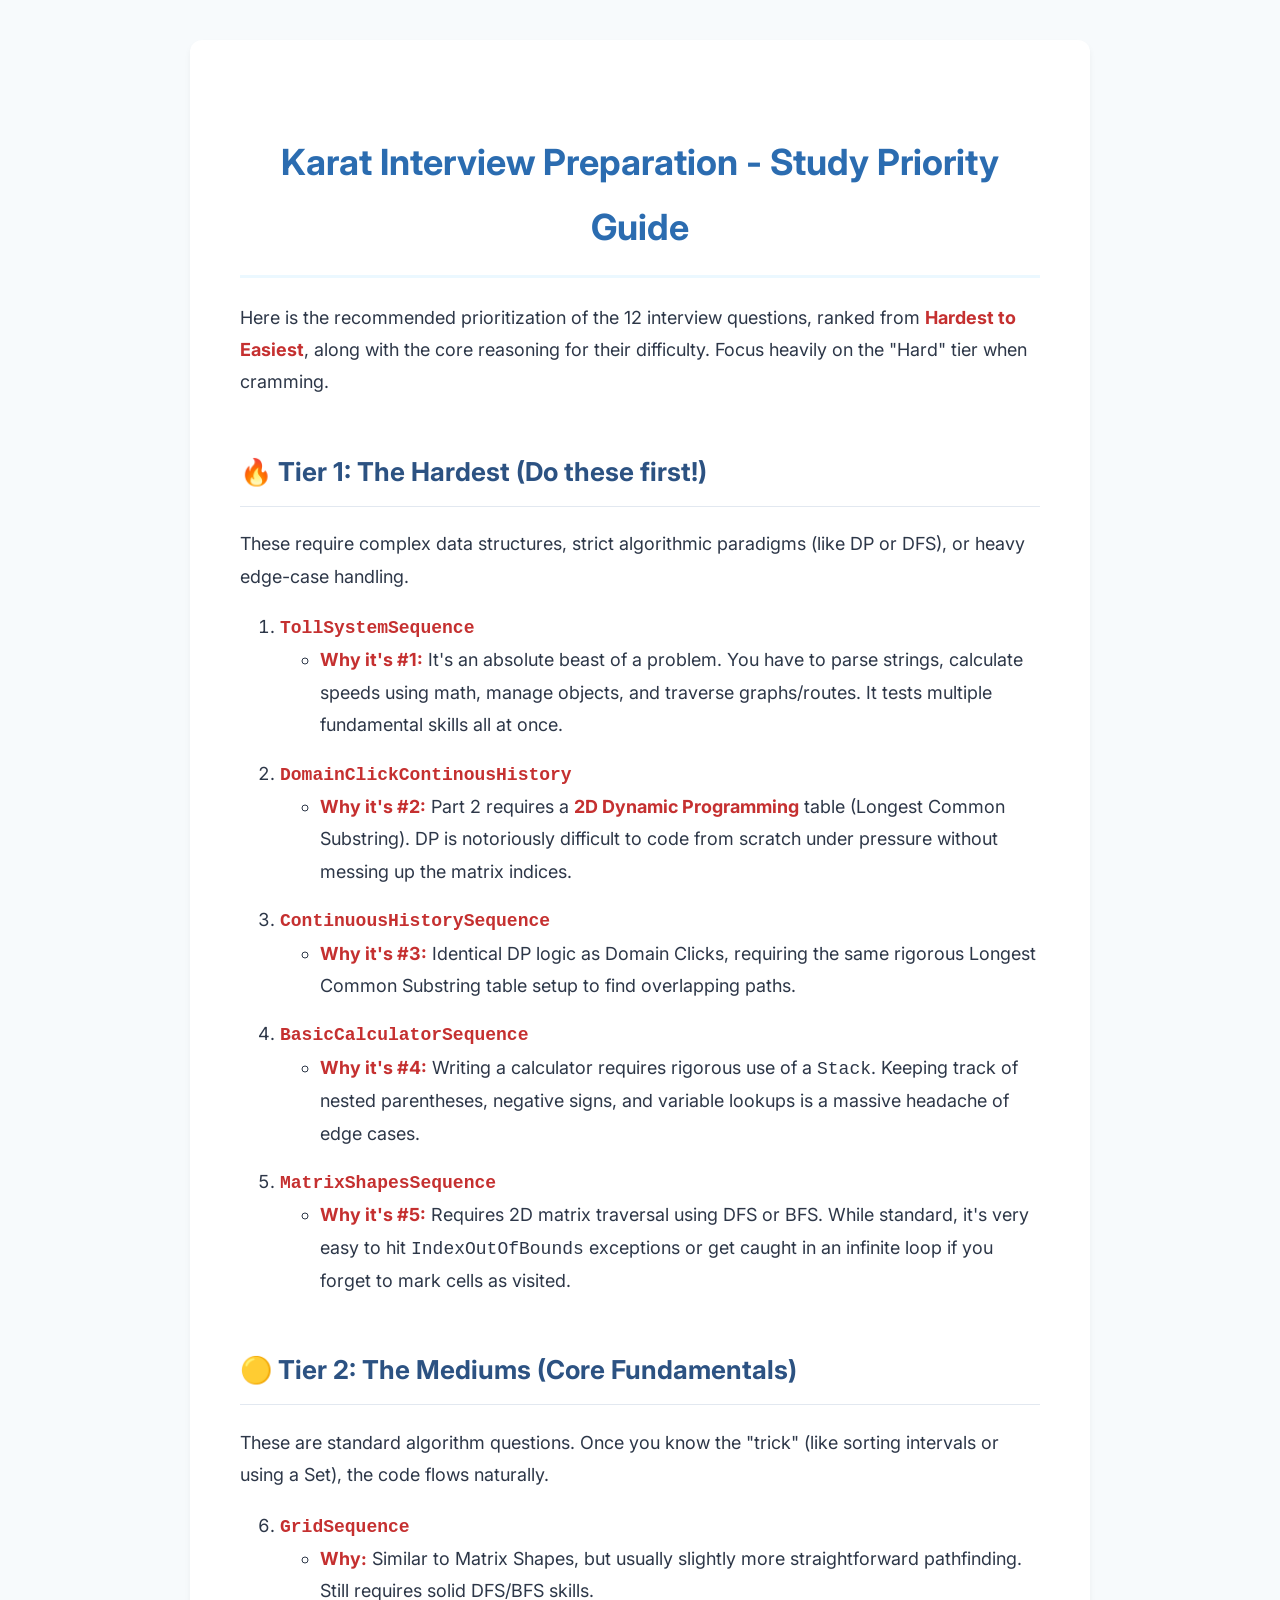
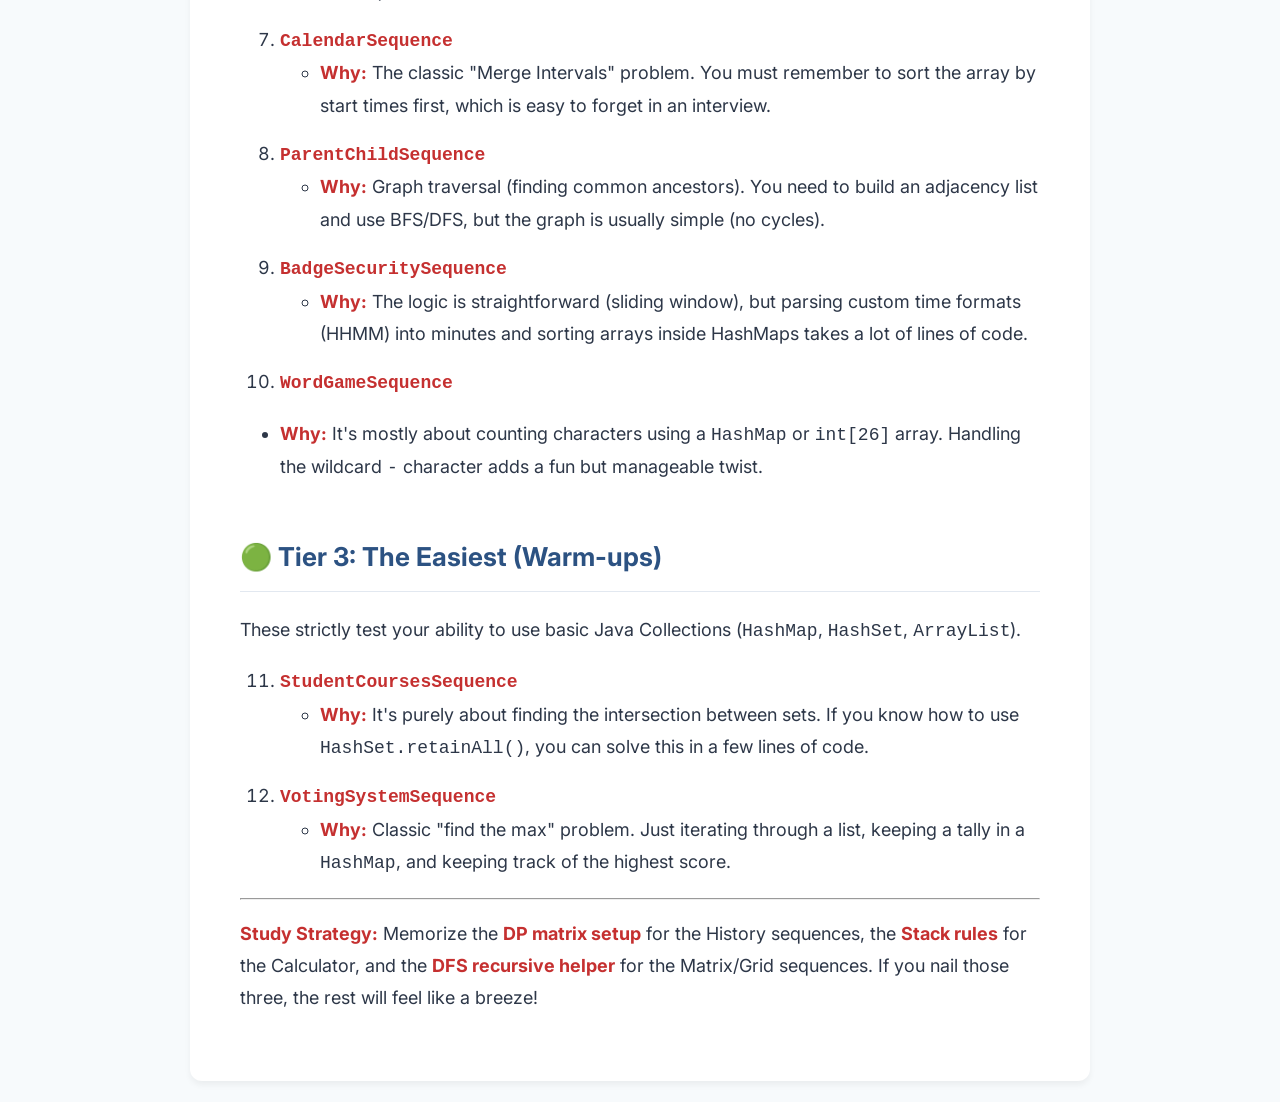
==== frontend/priority.html @ 4119c900 "Add interactive study guides to website" ====
<html><head><meta charset="utf-8"><title>Study Priority Guide</title>
<style>
    @import url('https://fonts.googleapis.com/css2?family=Inter:wght@400;600;700&display=swap');
    body {
        font-family: 'Inter', sans-serif;
        line-height: 1.8;
        font-size: 18px;
        color: #2d3748;
        background: #f7fafc;
        margin: 0;
        padding: 40px;
        max-width: 900px;
        margin: 0 auto;
    }
    h1 {
        font-size: 36px;
        color: #2b6cb0;
        border-bottom: 3px solid #ebf8ff;
        padding-bottom: 15px;
        margin-top: 40px;
        text-align: center;
    }
    h2 {
        font-size: 26px;
        color: #2c5282;
        margin-top: 50px;
        border-bottom: 1px solid #e2e8f0;
        padding-bottom: 10px;
    }
    p, li { margin-bottom: 16px; }
    strong { color: #c53030; }
    .container {
        background: #ffffff;
        padding: 50px;
        border-radius: 12px;
        box-shadow: 0 4px 6px rgba(0,0,0,0.05);
    }
</style>
</head><body><div class="container"><h1>Karat Interview Preparation - Study Priority Guide</h1>
<p>Here is the recommended prioritization of the 12 interview questions, ranked from <strong>Hardest to Easiest</strong>, along with the core reasoning for their difficulty. Focus heavily on the &quot;Hard&quot; tier when cramming.</p>
<h2>🔥 Tier 1: The Hardest (Do these first!)</h2>
<p>These require complex data structures, strict algorithmic paradigms (like DP or DFS), or heavy edge-case handling.</p>
<ol>
<li><strong><code>TollSystemSequence</code></strong><ul>
<li><strong>Why it&#39;s #1:</strong> It&#39;s an absolute beast of a problem. You have to parse strings, calculate speeds using math, manage objects, and traverse graphs/routes. It tests multiple fundamental skills all at once.</li>
</ul>
</li>
<li><strong><code>DomainClickContinousHistory</code></strong><ul>
<li><strong>Why it&#39;s #2:</strong> Part 2 requires a <strong>2D Dynamic Programming</strong> table (Longest Common Substring). DP is notoriously difficult to code from scratch under pressure without messing up the matrix indices.</li>
</ul>
</li>
<li><strong><code>ContinuousHistorySequence</code></strong><ul>
<li><strong>Why it&#39;s #3:</strong> Identical DP logic as Domain Clicks, requiring the same rigorous Longest Common Substring table setup to find overlapping paths.</li>
</ul>
</li>
<li><strong><code>BasicCalculatorSequence</code></strong><ul>
<li><strong>Why it&#39;s #4:</strong> Writing a calculator requires rigorous use of a <code>Stack</code>. Keeping track of nested parentheses, negative signs, and variable lookups is a massive headache of edge cases.</li>
</ul>
</li>
<li><strong><code>MatrixShapesSequence</code></strong><ul>
<li><strong>Why it&#39;s #5:</strong> Requires 2D matrix traversal using DFS or BFS. While standard, it&#39;s very easy to hit <code>IndexOutOfBounds</code> exceptions or get caught in an infinite loop if you forget to mark cells as visited.</li>
</ul>
</li>
</ol>
<h2>🟡 Tier 2: The Mediums (Core Fundamentals)</h2>
<p>These are standard algorithm questions. Once you know the &quot;trick&quot; (like sorting intervals or using a Set), the code flows naturally.</p>
<ol start="6">
<li><strong><code>GridSequence</code></strong><ul>
<li><strong>Why:</strong> Similar to Matrix Shapes, but usually slightly more straightforward pathfinding. Still requires solid DFS/BFS skills.</li>
</ul>
</li>
<li><strong><code>CalendarSequence</code></strong><ul>
<li><strong>Why:</strong> The classic &quot;Merge Intervals&quot; problem. You must remember to sort the array by start times first, which is easy to forget in an interview.</li>
</ul>
</li>
<li><strong><code>ParentChildSequence</code></strong><ul>
<li><strong>Why:</strong> Graph traversal (finding common ancestors). You need to build an adjacency list and use BFS/DFS, but the graph is usually simple (no cycles).</li>
</ul>
</li>
<li><strong><code>BadgeSecuritySequence</code></strong><ul>
<li><strong>Why:</strong> The logic is straightforward (sliding window), but parsing custom time formats (HHMM) into minutes and sorting arrays inside HashMaps takes a lot of lines of code.</li>
</ul>
</li>
<li><strong><code>WordGameSequence</code></strong></li>
</ol>
<ul>
<li><strong>Why:</strong> It&#39;s mostly about counting characters using a <code>HashMap</code> or <code>int[26]</code> array. Handling the wildcard <code>-</code> character adds a fun but manageable twist.</li>
</ul>
<h2>🟢 Tier 3: The Easiest (Warm-ups)</h2>
<p>These strictly test your ability to use basic Java Collections (<code>HashMap</code>, <code>HashSet</code>, <code>ArrayList</code>).</p>
<ol start="11">
<li><strong><code>StudentCoursesSequence</code></strong><ul>
<li><strong>Why:</strong> It&#39;s purely about finding the intersection between sets. If you know how to use <code>HashSet.retainAll()</code>, you can solve this in a few lines of code.</li>
</ul>
</li>
<li><strong><code>VotingSystemSequence</code></strong><ul>
<li><strong>Why:</strong> Classic &quot;find the max&quot; problem. Just iterating through a list, keeping a tally in a <code>HashMap</code>, and keeping track of the highest score.</li>
</ul>
</li>
</ol>
<hr>
<p><strong>Study Strategy:</strong> Memorize the <strong>DP matrix setup</strong> for the History sequences, the <strong>Stack rules</strong> for the Calculator, and the <strong>DFS recursive helper</strong> for the Matrix/Grid sequences. If you nail those three, the rest will feel like a breeze!</p>
</div></body></html>
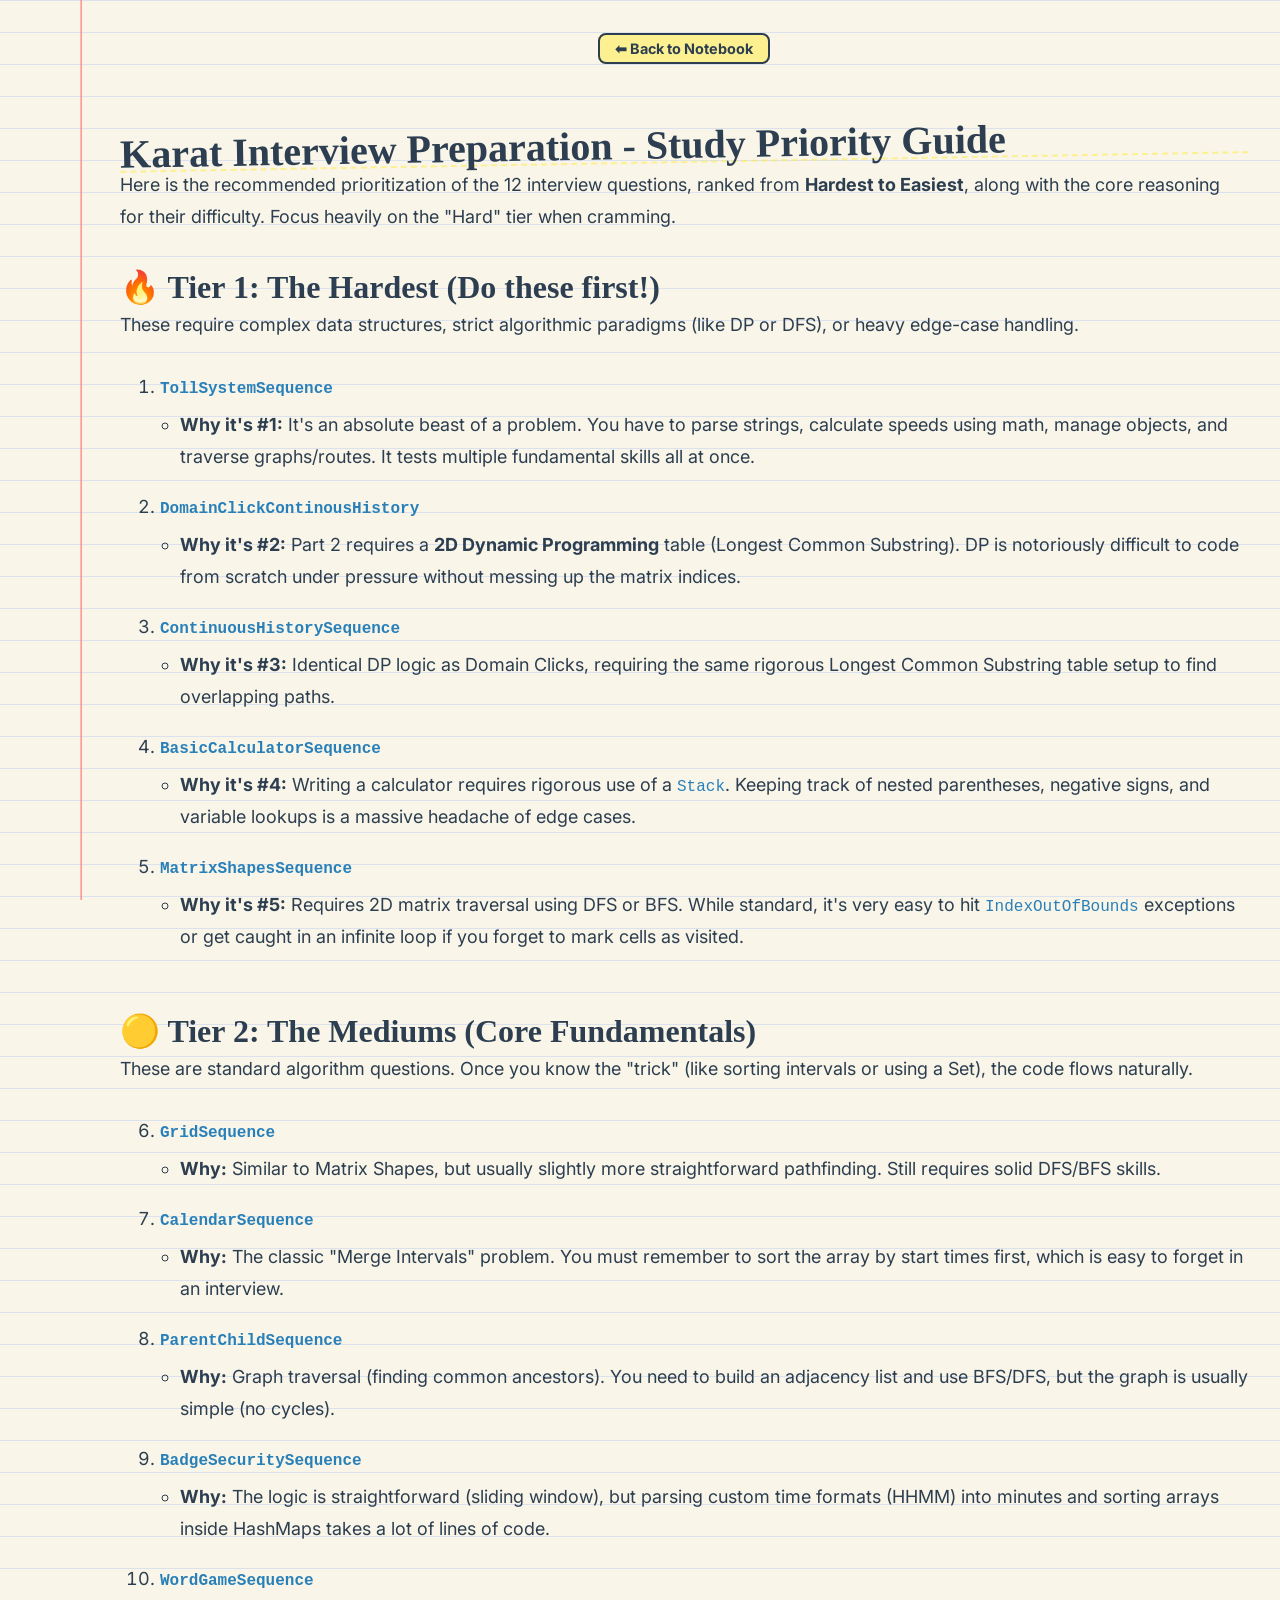
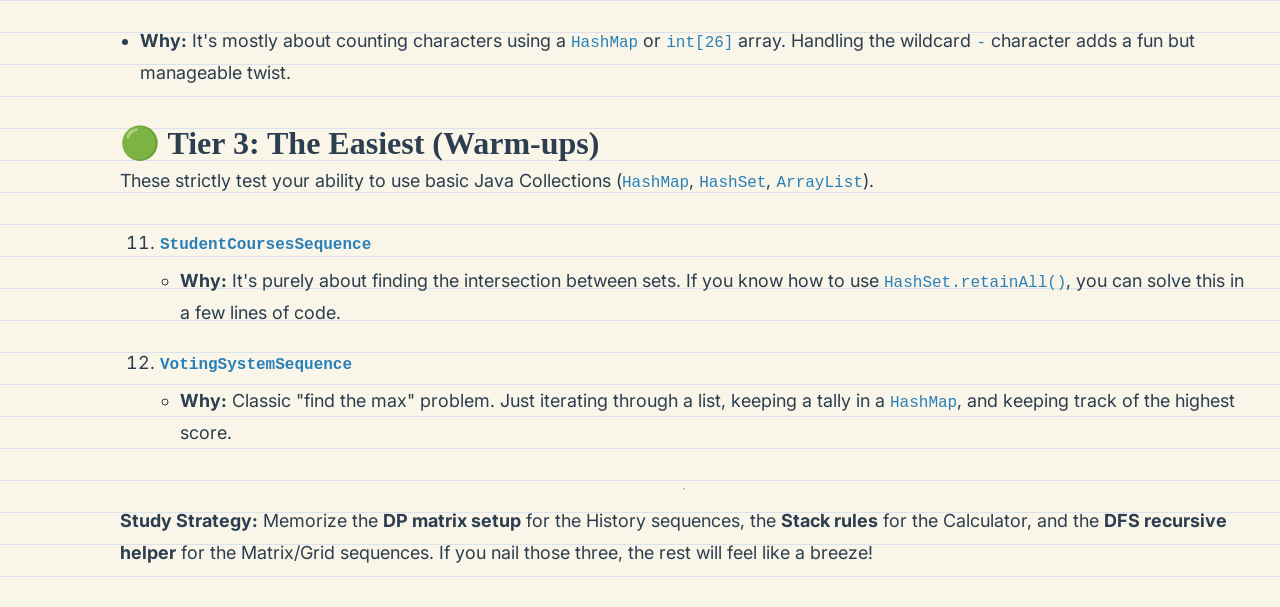
==== commit 4c2c150b: "Update docs to perfectly match the notebook theme" ====
--- a/frontend/priority.html
+++ b/frontend/priority.html
@@ -1,42 +1,27 @@
-<html><head><meta charset="utf-8"><title>Study Priority Guide</title>
-<style>
-    @import url('https://fonts.googleapis.com/css2?family=Inter:wght@400;600;700&display=swap');
-    body {
-        font-family: 'Inter', sans-serif;
-        line-height: 1.8;
-        font-size: 18px;
-        color: #2d3748;
-        background: #f7fafc;
-        margin: 0;
-        padding: 40px;
-        max-width: 900px;
-        margin: 0 auto;
-    }
-    h1 {
-        font-size: 36px;
-        color: #2b6cb0;
-        border-bottom: 3px solid #ebf8ff;
-        padding-bottom: 15px;
-        margin-top: 40px;
-        text-align: center;
-    }
-    h2 {
-        font-size: 26px;
-        color: #2c5282;
-        margin-top: 50px;
-        border-bottom: 1px solid #e2e8f0;
-        padding-bottom: 10px;
-    }
-    p, li { margin-bottom: 16px; }
-    strong { color: #c53030; }
-    .container {
-        background: #ffffff;
-        padding: 50px;
-        border-radius: 12px;
-        box-shadow: 0 4px 6px rgba(0,0,0,0.05);
-    }
-</style>
-</head><body><div class="container"><h1>Karat Interview Preparation - Study Priority Guide</h1>
+<!DOCTYPE html>
+<html lang="en">
+<head>
+    <meta charset="UTF-8">
+    <meta name="viewport" content="width=device-width, initial-scale=1.0">
+    <title>Study Priority List - Notebook Edition</title>
+    <link rel="stylesheet" href="styles.css">
+    <link href="https://fonts.googleapis.com/css2?family=JetBrains+Mono:wght@400;700&display=swap" rel="stylesheet">
+    <style>
+        /* Specific overrides for the markdown content to align with the lined paper */
+        h1, h2, h3 { color: var(--highlight-dark); margin-top: 32px; margin-bottom: 0px; line-height: 32px; font-family: 'Caveat', cursive; font-size: 2rem;}
+        h1 { font-size: 2.5rem; border-bottom: 2px dashed var(--highlight); }
+        p, li { line-height: 32px; margin: 0; padding-top: 6px; padding-bottom: 6px; }
+        ul { padding-left: 20px; margin: 0; }
+        strong { color: var(--red-pen); }
+    </style>
+</head>
+<body>
+    <div class="margin-line"></div>
+    <div class="container">
+        <header style="margin-bottom: 32px;">
+            <a href="/java-interview/" style="text-decoration: none; padding: 5px 15px; background-color: var(--highlight); color: var(--ink); border: 2px solid var(--ink); border-radius: 8px; font-weight: bold; font-family: 'Inter', sans-serif; font-size: 0.9rem;">⬅ Back to Notebook</a>
+        </header>
+        <h1>Karat Interview Preparation - Study Priority Guide</h1>
 <p>Here is the recommended prioritization of the 12 interview questions, ranked from <strong>Hardest to Easiest</strong>, along with the core reasoning for their difficulty. Focus heavily on the &quot;Hard&quot; tier when cramming.</p>
 <h2>🔥 Tier 1: The Hardest (Do these first!)</h2>
 <p>These require complex data structures, strict algorithmic paradigms (like DP or DFS), or heavy edge-case handling.</p>
@@ -100,4 +85,7 @@
 </ol>
 <hr>
 <p><strong>Study Strategy:</strong> Memorize the <strong>DP matrix setup</strong> for the History sequences, the <strong>Stack rules</strong> for the Calculator, and the <strong>DFS recursive helper</strong> for the Matrix/Grid sequences. If you nail those three, the rest will feel like a breeze!</p>
-</div></body></html>+
+    </div>
+</body>
+</html>
--- a/frontend/styles.css
+++ b/frontend/styles.css
@@ -0,0 +1,170 @@
+@import url('https://fonts.googleapis.com/css2?family=Inter:wght@400;600&family=Caveat:wght@400;700&family=JetBrains+Mono&display=swap');
+
+:root {
+    --ink: #2c3e50;
+    --paper: #f9f5e8;
+    --paper-card: #fffdf5;
+    --red-line: rgba(255, 100, 100, 0.4);
+    --blue-line: rgba(100, 150, 255, 0.2);
+    --highlight: rgba(255, 235, 59, 0.5);
+}
+
+* { box-sizing: border-box; }
+
+body {
+    background-color: var(--paper);
+    background-image: linear-gradient(var(--blue-line) 1px, transparent 1px);
+    background-size: 100% 32px;
+    font-family: 'Inter', sans-serif;
+    color: var(--ink);
+    margin: 0; padding: 0;
+    line-height: 32px; /* Match background lines */
+    font-size: 18px;
+}
+
+.margin-line {
+    position: fixed;
+    top: 0; bottom: 0; left: 80px;
+    width: 2px;
+    background: var(--red-line);
+    border-right: 1px solid var(--red-line);
+    z-index: -1;
+}
+
+.container {
+    max-width: 1400px;
+    margin: 0 auto;
+    padding: 2rem 2rem 2rem 120px;
+    display: flex;
+    flex-direction: column;
+    min-height: 100vh;
+}
+
+header { text-align: center; margin-bottom: 1rem; }
+h1 { 
+    font-family: 'Caveat', cursive; 
+    font-size: 4rem; 
+    line-height: 1.2;
+    margin: 0; 
+    font-weight: 700; 
+    color: #c0392b;
+    transform: rotate(-1deg); 
+}
+header p { font-size: 1.2rem; opacity: 0.8; margin-top: 5px; }
+
+main { display: flex; gap: 2rem; flex: 1; align-items: flex-start; }
+
+.hand-drawn {
+    border: 2px solid var(--ink);
+    border-radius: 255px 15px 225px 15px/15px 225px 15px 255px;
+    background: var(--paper-card);
+    box-shadow: 4px 6px 0px rgba(0,0,0,0.1);
+    transition: all 0.2s;
+}
+
+.sidebar { 
+    width: 350px; padding: 1.5rem; display: flex; flex-direction: column; gap: 1rem;
+    position: sticky; top: 2rem; height: calc(100vh - 4rem);
+    overflow-y: auto;
+}
+.content-panel { flex: 1; padding: 2rem; overflow: visible; }
+
+.hand-input {
+    width: 100%; padding: 0.5rem 1rem;
+    font-family: 'Kalam', cursive; font-size: 1.2rem;
+    background: transparent; border: 0; border-bottom: 2px dashed var(--ink);
+    outline: none; color: var(--ink);
+}
+
+.hand-input:focus {
+    border-bottom: 2px solid #e74c3c;
+}
+
+.category-filters { display: flex; flex-wrap: wrap; gap: 0.5rem; }
+.filter-btn {
+    font-family: 'Caveat', cursive; font-size: 1.3rem; font-weight: bold;
+    background: transparent; border: 2px solid var(--ink); border-radius: 4px;
+    cursor: pointer; padding: 0 10px; transform: rotate(1deg); transition: 0.2s;
+    border-radius: 10px 20px 10px 20px/20px 10px 20px 10px;
+}
+.filter-btn.active, .filter-btn:hover { background: var(--ink); color: var(--paper); transform: rotate(-2deg); }
+
+.class-list { flex: 1; overflow-y: auto; display: flex; flex-direction: column; gap: 0.5rem; padding-right: 10px; }
+.class-card {
+    padding: 0.5rem 1rem; cursor: pointer; border-bottom: 2px dotted var(--blue-line);
+    transition: 0.2s; line-height: 1.4;
+}
+.class-card:hover { transform: translateX(5px); color: #e74c3c; }
+.class-card.active { font-weight: 700; background: var(--highlight); transform: rotate(-1deg); }
+
+.state-view { display: none; }
+.state-view.active { display: block; animation: fadeIn 0.4s; }
+
+.tabs { display: flex; gap: 2rem; margin-bottom: 1.5rem; border-bottom: 2px solid var(--ink); padding-bottom: 10px;}
+.tab-btn {
+    font-family: 'Caveat', cursive; font-size: 1.8rem; font-weight: bold;
+    background: transparent; border: none; cursor: pointer; opacity: 0.4; transition: 0.2s; color: var(--ink);
+}
+.tab-btn:hover { opacity: 0.8; }
+.tab-btn.active { opacity: 1; color: #c0392b; transform: scale(1.1) rotate(-2deg); border-bottom: 3px solid #c0392b; }
+
+.highlight { background: var(--highlight); display: inline-block; padding: 0 10px; transform: rotate(-1deg); font-family: 'Caveat', cursive; font-size: 2.2rem; margin-bottom: 10px; color: #2c3e50;}
+.analogy-text { font-size: 1.3rem; margin-bottom: 1rem; }
+
+.trick-card { padding: 1.5rem; margin-bottom: 1.5rem; transform: rotate(0.5deg); background: #fdfaf0; }
+.trick-card h4 { margin: 0 0 10px 0; font-family: 'Caveat', cursive; font-size: 2rem; color: #d35400; line-height: 1;}
+
+.complexity { display: flex; gap: 3rem; margin-bottom: 1.5rem; font-size: 1.4rem; }
+
+.code-snippet { background: rgba(255,255,255,0.7); padding: 1rem; overflow-x: hidden; transform: rotate(-0.5deg); border: 2px dashed #34495e; border-radius: 10px; }
+pre { margin: 0; white-space: pre-wrap; word-wrap: break-word; }
+code { font-family: 'JetBrains Mono', monospace; font-size: 1rem; color: #2980b9; line-height: 1.5; }
+
+@keyframes fadeIn { from { opacity: 0; transform: translateY(5px); } to { opacity: 1; transform: translateY(0); } }
+
+/* Scrollbar */
+::-webkit-scrollbar { width: 10px; }
+::-webkit-scrollbar-track { background: transparent; }
+::-webkit-scrollbar-thumb { background: rgba(0,0,0,0.3); border-radius: 10px; }
+
+/* Interactive Additions */
+.hand-btn {
+    font-family: 'Kalam', cursive;
+    background: #fffdf5;
+    border: 2px solid var(--ink);
+    border-radius: 10px 20px 10px 20px/20px 10px 20px 10px;
+    cursor: pointer;
+    padding: 2px 10px;
+    font-size: 1.1rem;
+    transition: 0.2s;
+    box-shadow: 2px 2px 0 rgba(0,0,0,0.1);
+    font-weight: bold;
+}
+.hand-btn:hover { background: var(--highlight); transform: rotate(-2deg); }
+
+.mastered-toggle { 
+    cursor: pointer; padding: 5px 15px; font-size: 1.3rem; 
+    user-select: none; transition: 0.2s;
+    display: inline-block;
+    border-radius: 15px 255px 15px 255px/255px 15px 255px 15px;
+    border: 2px solid var(--ink);
+    box-shadow: 2px 3px 0 rgba(0,0,0,0.1);
+}
+.mastered-toggle:hover { background: #d5f5e3 !important; transform: rotate(0deg) !important; }
+.mastered-toggle input { display: none; }
+.mastered-toggle.is-mastered { background: #2ecc71 !important; color: white; border-color: #27ae60; }
+
+.class-card.mastered { 
+    opacity: 0.6; 
+    text-decoration: line-through; 
+    text-decoration-color: #e74c3c;
+    text-decoration-thickness: 2px;
+}
+.class-card.mastered::after { 
+    content: ' ✅'; 
+    text-decoration: none !important;
+    display: inline-block;
+}
+
+/* HighlightJS custom override for transparent background */
+.hljs { background: transparent !important; padding: 0 !important; }
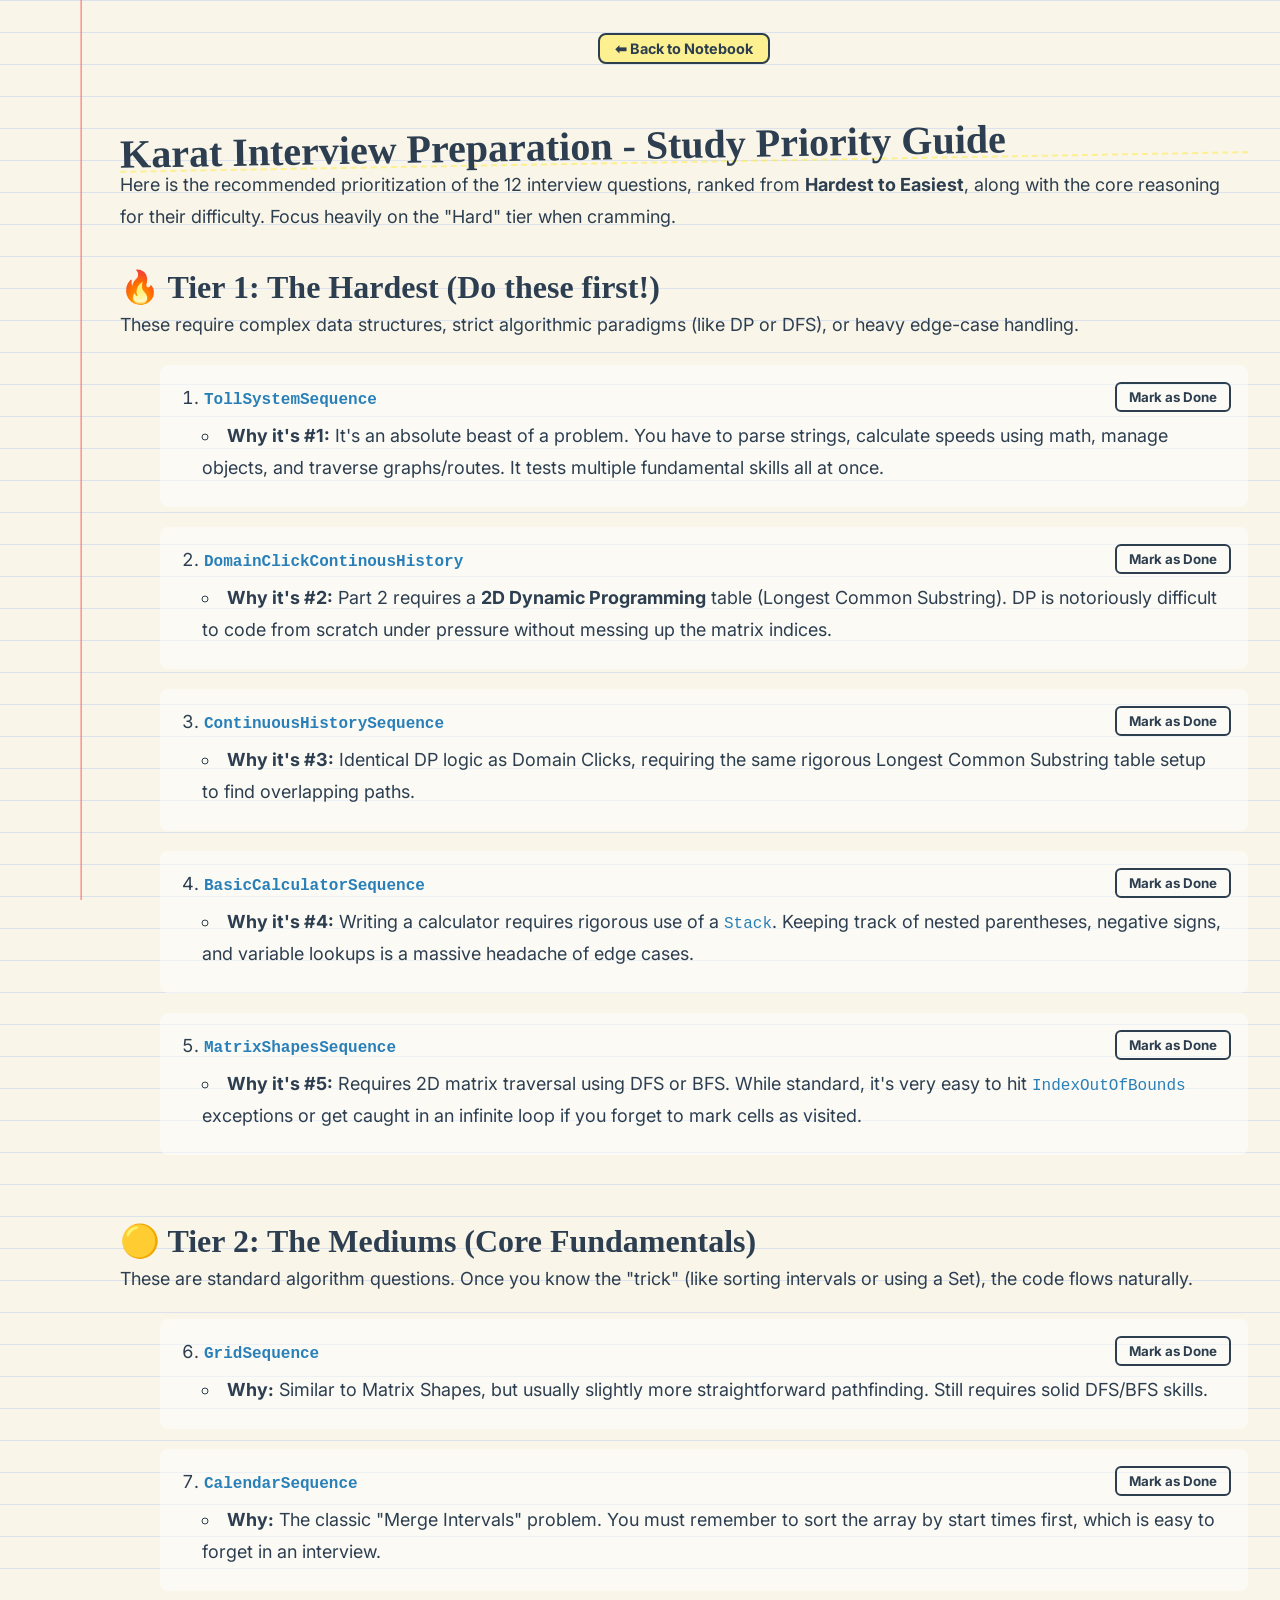
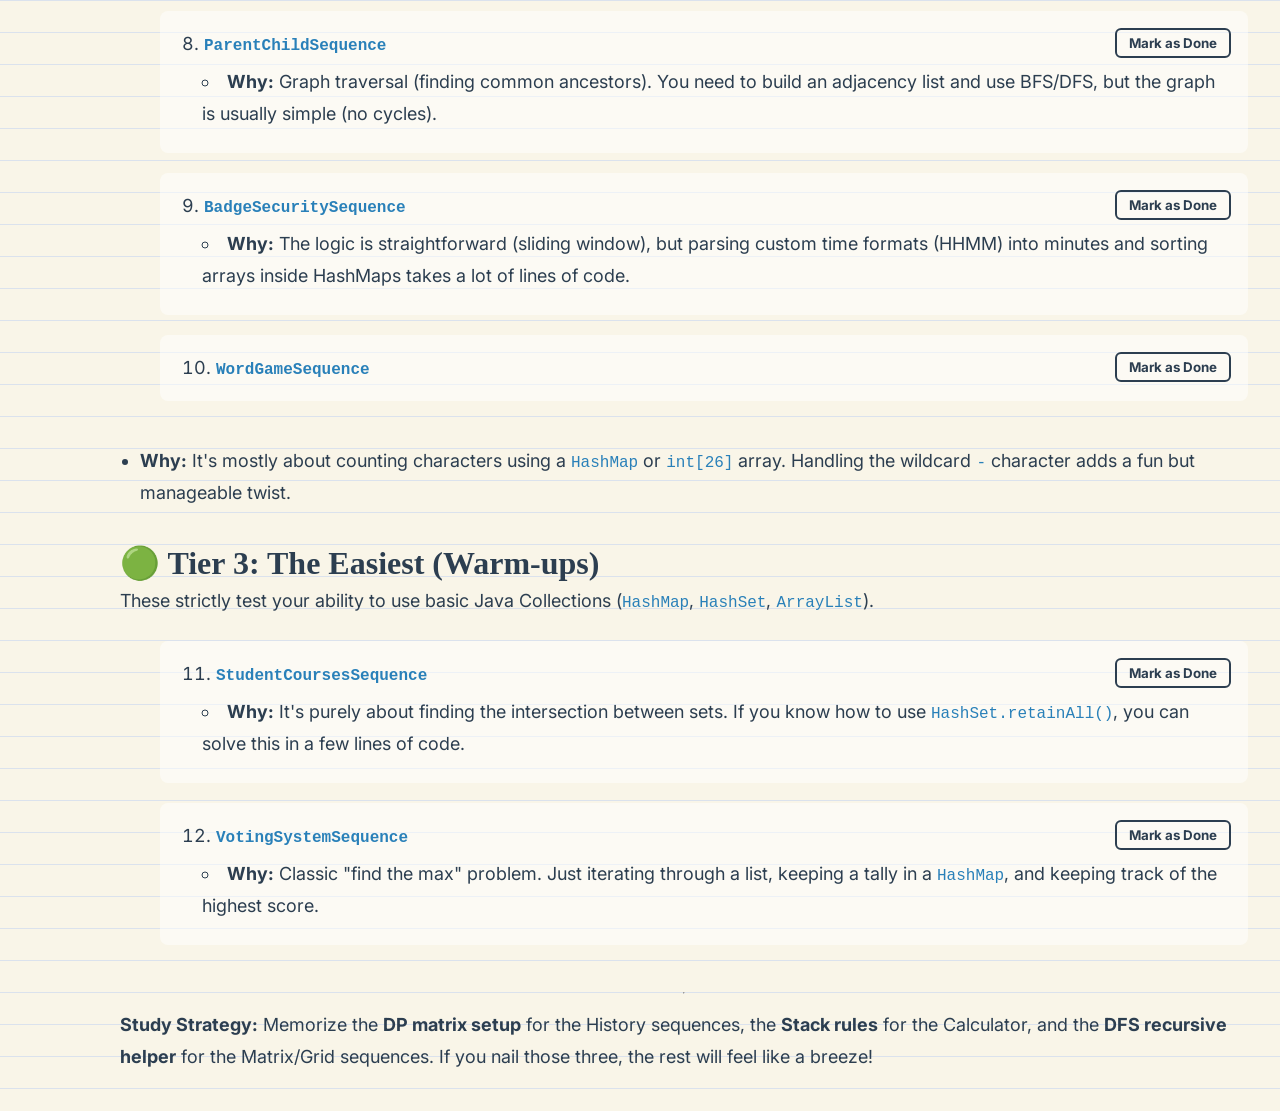
==== commit a90e6101: "Add mark as done to priority list" ====
--- a/frontend/priority.html
+++ b/frontend/priority.html
@@ -87,5 +87,76 @@
 <p><strong>Study Strategy:</strong> Memorize the <strong>DP matrix setup</strong> for the History sequences, the <strong>Stack rules</strong> for the Calculator, and the <strong>DFS recursive helper</strong> for the Matrix/Grid sequences. If you nail those three, the rest will feel like a breeze!</p>
 
     </div>
+    
+    
+    <style>
+        .priority-block {
+            padding: 15px 20px;
+            margin-bottom: 20px;
+            border: 2px dashed transparent;
+            border-radius: 8px;
+            transition: all 0.3s ease;
+            position: relative;
+            background: rgba(255, 255, 255, 0.5);
+            list-style-position: inside;
+        }
+        .priority-block:hover {
+            border-color: var(--blue-line);
+        }
+        .priority-block.done {
+            opacity: 0.5;
+            border-color: #2ecc71;
+            background-color: rgba(46, 204, 113, 0.1);
+        }
+        .mark-done-btn {
+            position: absolute;
+            top: 15px;
+            right: 15px;
+            background: none;
+            border: 2px solid var(--ink);
+            border-radius: 6px;
+            cursor: pointer;
+            font-family: 'Inter', sans-serif;
+            font-weight: bold;
+            padding: 5px 12px;
+            color: var(--ink);
+            transition: 0.2s;
+        }
+        .priority-block.done .mark-done-btn {
+            background: #2ecc71;
+            color: white;
+            border-color: #2ecc71;
+        }
+    </style>
+    <script>
+    document.addEventListener('DOMContentLoaded', () => {
+        const listItems = document.querySelectorAll('ol > li');
+        
+        listItems.forEach((li, index) => {
+            li.classList.add('priority-block');
+            
+            const btn = document.createElement('button');
+            btn.className = 'mark-done-btn';
+            btn.innerText = 'Mark as Done';
+            
+            const qId = 'priority_q_' + index;
+            if (localStorage.getItem(qId) === 'true') {
+                li.classList.add('done');
+                btn.innerText = '✓ Done';
+            }
+            
+            btn.onclick = () => {
+                const isDone = li.classList.toggle('done');
+                localStorage.setItem(qId, isDone);
+                btn.innerText = isDone ? '✓ Done' : 'Mark as Done';
+            };
+            
+            li.appendChild(btn);
+        });
+    });
+    </script>
+    
+
+    
 </body>
 </html>
